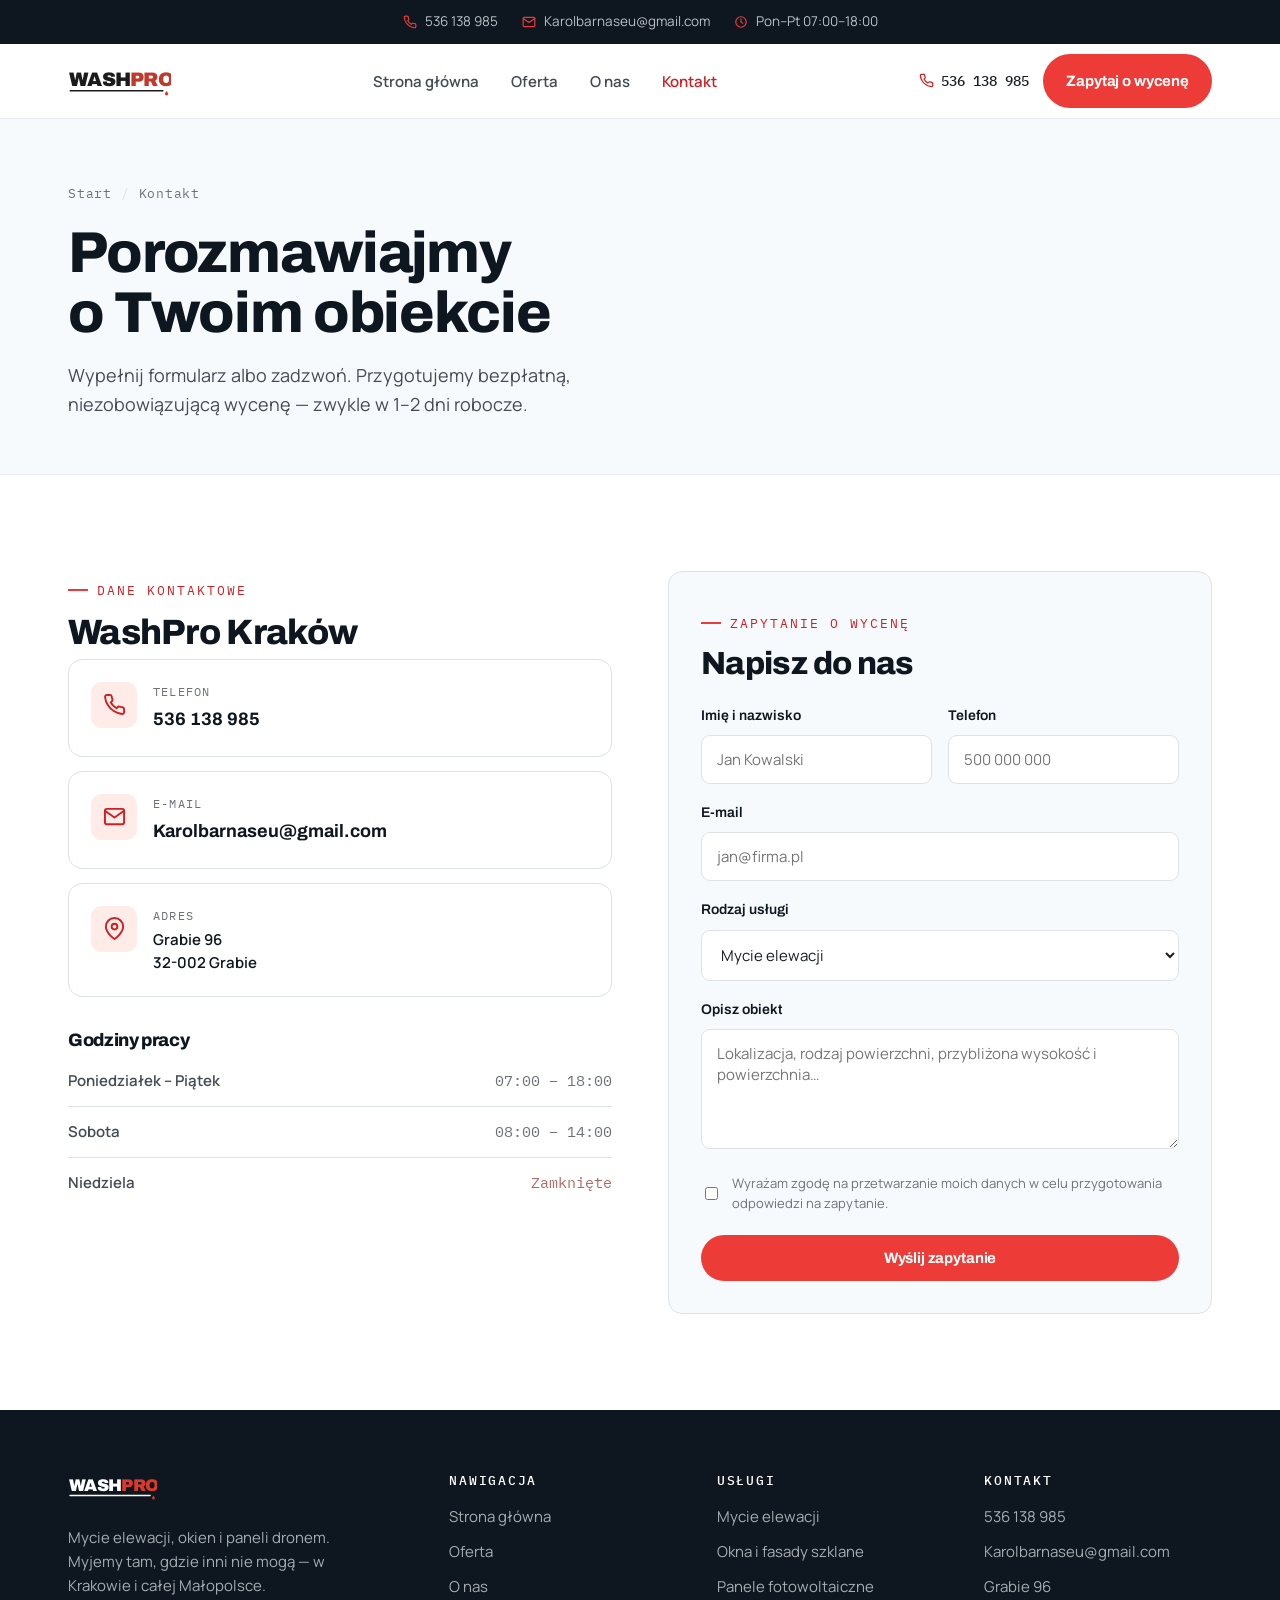
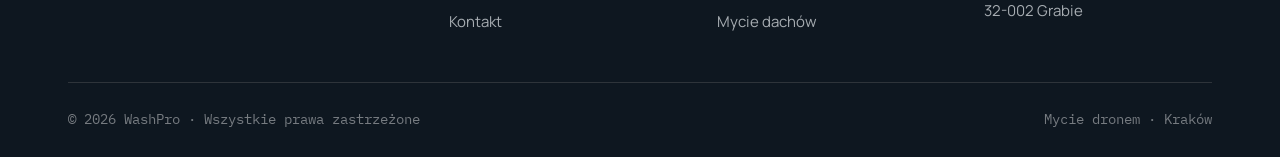
==== strona drony/kontakt.html @ 451d6413 "Add files via upload" ====
<!DOCTYPE html>
<html lang="pl">
<head>
<meta charset="UTF-8">
<meta name="viewport" content="width=device-width, initial-scale=1">
<title>Kontakt — WashPro · Mycie dronem w Krakowie</title>
<meta name="description" content="Skontaktuj się z WashPro — mycie elewacji, okien i paneli dronem w Krakowie. Bezpłatna wycena.">
<link rel="preconnect" href="https://fonts.googleapis.com">
<link rel="preconnect" href="https://fonts.gstatic.com" crossorigin>
<link href="https://fonts.googleapis.com/css2?family=Archivo:wght@500;600;700;800&family=Manrope:wght@400;500;600;700&family=IBM+Plex+Mono:wght@400;500&display=swap" rel="stylesheet">
<link rel="icon" type="image/svg+xml" href="assets/logo-mark.svg">
<link rel="stylesheet" href="assets/styles.css">
</head>
<body>

<div class="topbar">
  <div class="wrap">
    <div class="topbar-inner">
      <div class="topbar-contact">
        <a href="tel:+48536138985"><svg viewBox="0 0 24 24" fill="none" stroke="currentColor" stroke-width="2" stroke-linecap="round" stroke-linejoin="round"><path d="M22 16.92v3a2 2 0 0 1-2.18 2 19.79 19.79 0 0 1-8.63-3.07 19.5 19.5 0 0 1-6-6 19.79 19.79 0 0 1-3.07-8.67A2 2 0 0 1 4.11 2h3a2 2 0 0 1 2 1.72c.13.96.36 1.9.7 2.81a2 2 0 0 1-.45 2.11L8.09 9.91a16 16 0 0 0 6 6l1.27-1.27a2 2 0 0 1 2.11-.45c.91.34 1.85.57 2.81.7A2 2 0 0 1 22 16.92Z"/></svg>536 138 985</a>
        <a href="mailto:Karolbarnaseu@gmail.com"><svg viewBox="0 0 24 24" fill="none" stroke="currentColor" stroke-width="2" stroke-linecap="round" stroke-linejoin="round"><rect x="2" y="4" width="20" height="16" rx="2"/><polyline points="22 6 12 13 2 6"/></svg>Karolbarnaseu@gmail.com</a>
        <span><svg viewBox="0 0 24 24" fill="none" stroke="currentColor" stroke-width="2" stroke-linecap="round" stroke-linejoin="round" style="width:14px;height:14px;color:var(--accent)"><circle cx="12" cy="12" r="9"/><polyline points="12 7 12 12 15 14"/></svg>Pon–Pt 07:00–18:00</span>
      </div>
    </div>
  </div>
</div>
<header class="site-header">
  <div class="wrap">
    <nav class="nav">
      <a href="index.html" class="brand" aria-label="WashPro — strona główna">
        <svg class="brand-logo" xmlns="http://www.w3.org/2000/svg" viewBox="0 0 432 126" role="img" aria-label="WashPro"><text x="4" y="84" font-family="Archivo, system-ui, sans-serif" font-weight="900" font-size="82" letter-spacing="-3"><tspan fill="#1d1a1e">WASH</tspan><tspan fill="#C0392B">PRO</tspan></text><path d="M10 104 H398" stroke="#1d1a1e" stroke-width="7" stroke-linecap="round"></path><path d="M414 105c4.4 5.8 6.7 9.2 6.7 12a6.7 6.7 0 0 1-13.4 0C407.3 114.2 409.6 110.8 414 105Z" fill="#DB3A2A"></path></svg>
      </a>
      <ul class="nav-links">
        <li><a href="index.html">Strona główna</a></li>
        <li><a href="oferta.html">Oferta</a></li>
        <li><a href="o-nas.html">O nas</a></li>
        <li><a href="kontakt.html" class="active">Kontakt</a></li>
      </ul>
      <div class="nav-cta">
        <span class="nav-phone">
          <svg viewBox="0 0 24 24" fill="none" stroke="currentColor" stroke-width="2" stroke-linecap="round" stroke-linejoin="round"><path d="M22 16.92v3a2 2 0 0 1-2.18 2 19.79 19.79 0 0 1-8.63-3.07 19.5 19.5 0 0 1-6-6 19.79 19.79 0 0 1-3.07-8.67A2 2 0 0 1 4.11 2h3a2 2 0 0 1 2 1.72c.13.96.36 1.9.7 2.81a2 2 0 0 1-.45 2.11L8.09 9.91a16 16 0 0 0 6 6l1.27-1.27a2 2 0 0 1 2.11-.45c.91.34 1.85.57 2.81.7A2 2 0 0 1 22 16.92Z"/></svg>
          536 138 985
        </span>
        <a href="kontakt.html" class="btn btn-primary">Zapytaj o wycenę</a>
      </div>
      <button class="nav-toggle" aria-label="Menu">
        <svg viewBox="0 0 24 24" fill="none" stroke="currentColor" stroke-width="2" stroke-linecap="round"><line x1="3" y1="7" x2="21" y2="7"/><line x1="3" y1="12" x2="21" y2="12"/><line x1="3" y1="17" x2="21" y2="17"/></svg>
      </button>
    </nav>
  </div>
</header>

<section class="page-hero">
  <div class="wrap">
    <div class="crumbs"><a href="index.html">Start</a><span class="sep">/</span><span>Kontakt</span></div>
    <h1>Porozmawiajmy o Twoim obiekcie</h1>
    <p>Wypełnij formularz albo zadzwoń. Przygotujemy bezpłatną, niezobowiązującą wycenę — zwykle w 1–2 dni robocze.</p>
  </div>
</section>

<section class="section">
  <div class="wrap">
    <div class="contact-grid">

      <!-- Lewa: dane -->
      <div>
        <p class="eyebrow">Dane kontaktowe</p>
        <h2 style="font-size: clamp(1.7rem, 3vw, 2.2rem); margin-top: 14px;">WashPro Kraków</h2>
        <div class="contact-cards">
          <a href="tel:+48536138985" class="contact-card">
            <span class="ico"><svg viewBox="0 0 24 24" fill="none" stroke="currentColor" stroke-width="2" stroke-linecap="round" stroke-linejoin="round"><path d="M22 16.92v3a2 2 0 0 1-2.18 2 19.79 19.79 0 0 1-8.63-3.07 19.5 19.5 0 0 1-6-6 19.79 19.79 0 0 1-3.07-8.67A2 2 0 0 1 4.11 2h3a2 2 0 0 1 2 1.72c.13.96.36 1.9.7 2.81a2 2 0 0 1-.45 2.11L8.09 9.91a16 16 0 0 0 6 6l1.27-1.27a2 2 0 0 1 2.11-.45c.91.34 1.85.57 2.81.7A2 2 0 0 1 22 16.92Z"/></svg></span>
            <div><div class="k">Telefon</div><div class="v">536 138 985</div></div>
          </a>
          <a href="mailto:Karolbarnaseu@gmail.com" class="contact-card">
            <span class="ico"><svg viewBox="0 0 24 24" fill="none" stroke="currentColor" stroke-width="2" stroke-linecap="round" stroke-linejoin="round"><rect x="2" y="4" width="20" height="16" rx="2"/><polyline points="22 6 12 13 2 6"/></svg></span>
            <div><div class="k">E-mail</div><div class="v">Karolbarnaseu@gmail.com</div></div>
          </a>
          <div class="contact-card">
            <span class="ico"><svg viewBox="0 0 24 24" fill="none" stroke="currentColor" stroke-width="2" stroke-linecap="round" stroke-linejoin="round"><path d="M21 10c0 7-9 13-9 13s-9-6-9-13a9 9 0 0 1 18 0Z"/><circle cx="12" cy="10" r="3"/></svg></span>
            <div><div class="k">Adres</div><div class="v sm">Grabie 96<br>32-002 Grabie</div></div>
          </div>
        </div>

        <h3 style="font-size: 18px; margin: 34px 0 6px;">Godziny pracy</h3>
        <ul class="hours-list">
          <li><span class="d">Poniedziałek – Piątek</span><span class="h">07:00 – 18:00</span></li>
          <li><span class="d">Sobota</span><span class="h">08:00 – 14:00</span></li>
          <li><span class="d">Niedziela</span><span class="h closed">Zamknięte</span></li>
        </ul>
      </div>

      <!-- Prawa: formularz -->
      <form class="form">
        <p class="eyebrow">Zapytanie o wycenę</p>
        <h2 style="font-size: clamp(1.6rem, 3vw, 2rem); margin: 14px 0 24px;">Napisz do nas</h2>
        <div class="form-row">
          <div class="field">
            <label for="name">Imię i nazwisko</label>
            <input id="name" type="text" placeholder="Jan Kowalski" required>
          </div>
          <div class="field">
            <label for="phone">Telefon</label>
            <input id="phone" type="tel" placeholder="500 000 000">
          </div>
        </div>
        <div class="field">
          <label for="email">E-mail</label>
          <input id="email" type="email" placeholder="jan@firma.pl" required>
        </div>
        <div class="field">
          <label for="service">Rodzaj usługi</label>
          <select id="service">
            <option>Mycie elewacji</option>
            <option>Okna i fasady szklane</option>
            <option>Panele fotowoltaiczne</option>
            <option>Mycie dachów</option>
            <option>Nie jestem pewien / inne</option>
          </select>
        </div>
        <div class="field">
          <label for="msg">Opisz obiekt</label>
          <textarea id="msg" placeholder="Lokalizacja, rodzaj powierzchni, przybliżona wysokość i powierzchnia…"></textarea>
        </div>
        <label class="consent">
          <input type="checkbox" required>
          <span>Wyrażam zgodę na przetwarzanie moich danych w celu przygotowania odpowiedzi na zapytanie.</span>
        </label>
        <button type="submit" class="btn btn-primary" style="width: 100%; justify-content: center;">Wyślij zapytanie</button>
        <p class="form-note">Dziękujemy! To wersja demonstracyjna formularza — podłącz obsługę wysyłki, by odbierać wiadomości.</p>
      </form>

    </div>
  </div>
</section>

<footer class="site-footer">
  <div class="wrap">
    <div class="footer-grid">
      <div>
        <span class="brand" aria-label="WashPro"><svg class="brand-logo" xmlns="http://www.w3.org/2000/svg" viewBox="0 0 432 126" role="img" aria-label="WashPro"><text x="4" y="84" font-family="Archivo, system-ui, sans-serif" font-weight="900" font-size="82" letter-spacing="-3"><tspan fill="#ffffff">WASH</tspan><tspan fill="#DB3A2A">PRO</tspan></text><path d="M10 104 H398" stroke="#ffffff" stroke-width="7" stroke-linecap="round"></path><path d="M414 105c4.4 5.8 6.7 9.2 6.7 12a6.7 6.7 0 0 1-13.4 0C407.3 114.2 409.6 110.8 414 105Z" fill="#DB3A2A"></path></svg></span>
        <p class="footer-about">Mycie elewacji, okien i paneli dronem. Myjemy tam, gdzie inni nie mogą — w Krakowie i całej Małopolsce.</p>
      </div>
      <div class="footer-col">
        <h4>Nawigacja</h4>
        <ul>
          <li><a href="index.html">Strona główna</a></li>
          <li><a href="oferta.html">Oferta</a></li>
          <li><a href="o-nas.html">O nas</a></li>
            <li><a href="kontakt.html">Kontakt</a></li>
        </ul>
      </div>
      <div class="footer-col">
        <h4>Usługi</h4>
        <ul>
          <li><a href="oferta.html">Mycie elewacji</a></li>
          <li><a href="oferta.html">Okna i fasady szklane</a></li>
          <li><a href="oferta.html">Panele fotowoltaiczne</a></li>
          <li><a href="oferta.html">Mycie dachów</a></li>
        </ul>
      </div>
      <div class="footer-col">
        <h4>Kontakt</h4>
        <ul>
          <li><a href="tel:+48536138985">536 138 985</a></li>
          <li><a href="mailto:Karolbarnaseu@gmail.com">Karolbarnaseu@gmail.com</a></li>
          <li>Grabie 96<br>32-002 Grabie</li>
        </ul>
      </div>
    </div>
    <div class="footer-bottom">
      <span class="mono">© 2026 WashPro · Wszystkie prawa zastrzeżone</span>
      <span class="mono">Mycie dronem · Kraków</span>
    </div>
  </div>
</footer>

<script src="assets/nav.js"></script>
</body>
</html>
---- strona drony/assets/styles.css ----
/* ============================================================
   WashPro — system wizualny
   Czysty, techniczny. Dużo bieli, jeden żywy czerwony akcent.
   ============================================================ */

:root {
  /* Neutrals — cool, slightly blue */
  --bg:        #ffffff;
  --surface:   oklch(0.984 0.005 240);
  --surface-2: oklch(0.963 0.008 240);
  --ink:       oklch(0.23 0.018 245);
  --ink-soft:  oklch(0.41 0.016 245);
  --muted:     oklch(0.55 0.012 245);
  --line:      oklch(0.91 0.008 240);
  --line-soft: oklch(0.945 0.006 240);

  /* Accent — vivid red (GraphicLine-style) */
  --accent:      oklch(0.625 0.215 27);
  --accent-deep: oklch(0.545 0.205 27);
  --accent-ink:  oklch(0.45 0.16 27);
  --accent-soft: oklch(0.962 0.03 27);
  --accent-line: oklch(0.86 0.10 27);

  --ink-900:   oklch(0.20 0.022 250);

  /* Type */
  --font-head: "Archivo", system-ui, sans-serif;
  --font-body: "Manrope", system-ui, sans-serif;
  --font-mono: "IBM Plex Mono", ui-monospace, monospace;

  --maxw: 1200px;
  --radius: 14px;
  --radius-sm: 9px;
  --shadow: 0 1px 2px oklch(0.22 0.018 250 / 0.05), 0 8px 28px oklch(0.22 0.018 250 / 0.07);
  --shadow-lg: 0 2px 6px oklch(0.22 0.018 250 / 0.06), 0 24px 60px oklch(0.22 0.018 250 / 0.12);
}

* { box-sizing: border-box; }

html { scroll-behavior: smooth; }

body {
  margin: 0;
  font-family: var(--font-body);
  font-size: 17px;
  line-height: 1.6;
  color: var(--ink);
  background: var(--bg);
  -webkit-font-smoothing: antialiased;
  text-rendering: optimizeLegibility;
}

h1, h2, h3, h4 {
  font-family: var(--font-head);
  font-weight: 800;
  line-height: 1.04;
  letter-spacing: -0.02em;
  color: var(--ink-900);
  margin: 0;
  text-wrap: balance;
}

p { margin: 0; }
a { color: inherit; text-decoration: none; }
img { max-width: 100%; display: block; }

.wrap {
  width: 100%;
  max-width: var(--maxw);
  margin: 0 auto;
  padding-inline: 28px;
}

/* ---------- Eyebrow / labels ---------- */
.eyebrow {
  font-family: var(--font-mono);
  font-size: 12.5px;
  letter-spacing: 0.16em;
  text-transform: uppercase;
  color: var(--accent-deep);
  display: inline-flex;
  align-items: center;
  gap: 9px;
  margin: 0;
}
.eyebrow::before {
  content: "";
  width: 20px;
  height: 2px;
  background: var(--accent);
  display: inline-block;
}
.eyebrow.center { justify-content: center; }

.mono { font-family: var(--font-mono); }

/* ---------- Buttons ---------- */
.btn {
  display: inline-flex;
  align-items: center;
  gap: 9px;
  font-family: var(--font-head);
  font-weight: 700;
  font-size: 15px;
  letter-spacing: -0.01em;
  padding: 14px 22px;
  border-radius: 999px;
  border: 1.5px solid transparent;
  cursor: pointer;
  transition: transform .15s ease, background .2s ease, border-color .2s ease, color .2s ease;
  white-space: nowrap;
}
.btn svg { width: 17px; height: 17px; }
.btn-primary {
  background: var(--accent);
  color: #fff;
}
.btn-primary:hover { background: var(--accent-deep); transform: translateY(-2px); }
.btn-ghost {
  background: transparent;
  color: var(--ink);
  border-color: var(--line);
}
.btn-ghost:hover { border-color: var(--ink); transform: translateY(-2px); }
.btn-dark {
  background: var(--ink-900);
  color: #fff;
}
.btn-dark:hover { background: #000; transform: translateY(-2px); }
.btn-on-accent { background: #fff; color: var(--accent-deep); }
.btn-on-accent:hover { background: oklch(0.965 0.015 28); transform: translateY(-2px); }

/* ---------- Top utility bar ---------- */
.topbar {
  background: var(--ink-900);
  color: oklch(0.80 0.01 245);
  font-size: 13.5px;
}
.topbar-inner {
  display: flex;
  justify-content: center;
  align-items: center;
  height: 44px;
  gap: 20px;
}
.topbar a { color: inherit; transition: color .15s ease; }
.topbar-contact { display: flex; align-items: center; gap: 24px; }
.topbar-contact a, .topbar-contact span { display: inline-flex; align-items: center; gap: 8px; white-space: nowrap; }
.topbar-contact svg { width: 14px; height: 14px; color: var(--accent); }
.topbar-contact a:hover { color: #fff; }
.topbar-social { display: flex; align-items: center; gap: 8px; }
.topbar-social a {
  width: 30px; height: 30px; border-radius: 7px;
  display: grid; place-items: center;
  background: oklch(0.30 0.014 250);
}
.topbar-social a:hover { background: var(--accent); color: #fff; }
.topbar-social svg { width: 15px; height: 15px; }

/* ---------- Header ---------- */
.site-header {
  position: sticky;
  top: 0;
  z-index: 50;
  background: oklch(1 0 0 / 0.82);
  backdrop-filter: blur(14px);
  border-bottom: 1px solid var(--line-soft);
}
.nav {
  display: flex;
  align-items: center;
  justify-content: space-between;
  height: 74px;
  gap: 24px;
}
.brand {
  display: flex;
  align-items: center;
  gap: 11px;
  font-family: var(--font-head);
  font-weight: 800;
  font-size: 21px;
  letter-spacing: -0.03em;
  color: var(--ink-900);
}
.brand .mark {
  width: 32px;
  height: 32px;
  border-radius: 8px;
  background: var(--accent);
  display: grid;
  place-items: center;
  position: relative;
}
.brand .mark svg { width: 18px; height: 18px; }
.brand b { color: var(--accent-deep); font-weight: 800; }
.brand-logo { height: 30px; width: auto; display: block; }
.site-footer .brand { display: inline-flex; }
.site-footer .brand-logo { height: 26px; }

.nav-links {
  display: flex;
  align-items: center;
  gap: 4px;
  list-style: none;
  margin: 0;
  padding: 0;
}
.nav-links a {
  font-size: 15px;
  font-weight: 600;
  color: var(--ink-soft);
  padding: 9px 14px;
  border-radius: 8px;
  transition: color .15s ease, background .15s ease;
}
.nav-links a:hover { color: var(--ink-900); background: var(--surface-2); }
.nav-links a.active { color: var(--accent-deep); }

.nav-cta { display: flex; align-items: center; gap: 14px; }
.nav-phone {
  font-family: var(--font-mono);
  font-size: 14px;
  font-weight: 500;
  color: var(--ink);
  display: flex;
  align-items: center;
  gap: 7px;
}
.nav-phone svg { width: 15px; height: 15px; color: var(--accent-deep); }

.nav-toggle {
  display: none;
  background: none;
  border: 1px solid var(--line);
  border-radius: 8px;
  width: 42px; height: 42px;
  cursor: pointer;
  align-items: center;
  justify-content: center;
}
.nav-toggle svg { width: 22px; height: 22px; }

/* ---------- Sections ---------- */
section { position: relative; }
.section { padding-block: 96px; }
.section-sm { padding-block: 64px; }
.bg-surface { background: var(--surface); }
.bg-ink { background: var(--ink-900); color: oklch(0.92 0.008 245); }
.bg-ink h1, .bg-ink h2, .bg-ink h3 { color: #fff; }

.section-head { max-width: 640px; }
.section-head.center { margin-inline: auto; text-align: center; }
.section-head h2 {
  font-size: clamp(2rem, 4vw, 2.9rem);
  margin-top: 16px;
}
.section-head p {
  margin-top: 16px;
  font-size: 18px;
  color: var(--muted);
}

/* ---------- Image placeholder (clean upload-slot look) ---------- */
.ph {
  position: relative;
  background-color: var(--surface-2);
  border: 1px solid var(--line);
  border-radius: var(--radius);
  display: flex;
  align-items: center;
  justify-content: center;
  overflow: hidden;
  color: var(--muted);
}
.ph::before {
  content: "";
  position: absolute;
  inset: 16px;
  border: 1.5px dashed var(--line);
  border-radius: 8px;
}
.ph::after {
  content: attr(data-label);
  position: relative;
  z-index: 1;
  font-family: var(--font-mono);
  font-size: 11.5px;
  letter-spacing: 0.04em;
  text-transform: uppercase;
  color: var(--muted);
  background: var(--bg);
  border: 1px solid var(--line);
  border-radius: 999px;
  padding: 7px 14px;
  text-align: center;
  max-width: 80%;
}
.ph-accent {
  background-color: var(--accent-soft);
  border-color: var(--accent-line);
}
.ph-accent::before { border-color: var(--accent-line); }
.ph-accent::after { color: var(--accent-deep); border-color: var(--accent-line); }

/* Real photo dropped into a placeholder slot */
.ph > img {
  position: absolute;
  inset: 0;
  width: 100%;
  height: 100%;
  object-fit: cover;
  border-radius: inherit;
  display: block;
  z-index: 2;
}
.ph:has(img) { border-style: solid; }
.ph:has(img)::before,
.ph:has(img)::after { display: none; }

/* ============================================================
   HERO
   ============================================================ */
.hero { padding-top: 72px; padding-bottom: 88px; overflow: hidden; }
.hero-grid {
  display: grid;
  grid-template-columns: 1.05fr 0.95fr;
  gap: 56px;
  align-items: center;
}
.hero h1 {
  font-size: clamp(2.6rem, 5.2vw, 4.3rem);
  margin-top: 22px;
}
.hero h1 .g { color: var(--accent-deep); }
.hero-lead {
  margin-top: 24px;
  font-size: 19px;
  line-height: 1.6;
  color: var(--ink-soft);
  max-width: 30ch;
}
.hero-actions {
  margin-top: 32px;
  display: flex;
  gap: 14px;
  flex-wrap: wrap;
}
.hero-media {
  position: relative;
  aspect-ratio: 4 / 4.4;
}
.hero-media .ph { position: absolute; inset: 0; }
.hero-badge {
  position: absolute;
  left: -22px;
  bottom: 36px;
  background: #fff;
  border: 1px solid var(--line);
  border-radius: var(--radius);
  box-shadow: var(--shadow-lg);
  padding: 18px 20px;
  display: flex;
  align-items: center;
  gap: 14px;
  z-index: 2;
}
.hero-badge .ico {
  width: 44px; height: 44px;
  border-radius: 10px;
  background: var(--accent-soft);
  display: grid; place-items: center;
  color: var(--accent-deep);
}
.hero-badge .ico svg { width: 24px; height: 24px; }
.hero-badge .t { font-family: var(--font-head); font-weight: 800; font-size: 20px; line-height: 1; }
.hero-badge .s { font-size: 13px; color: var(--muted); margin-top: 4px; }

/* Trust strip */
.trust {
  margin-top: 8px;
  border-top: 1px solid var(--line-soft);
}
.trust-row {
  display: grid;
  grid-template-columns: repeat(4, 1fr);
  gap: 0;
}
.trust-item {
  padding: 30px 4px;
  text-align: center;
  border-right: 1px solid var(--line-soft);
}
.trust-item:last-child { border-right: none; }
.trust-item .n {
  font-family: var(--font-head);
  font-weight: 800;
  font-size: clamp(1.9rem, 3vw, 2.6rem);
  color: var(--ink-900);
  letter-spacing: -0.03em;
}
.trust-item .n span { color: var(--accent-deep); }
.trust-item .l {
  font-size: 14px;
  color: var(--muted);
  margin-top: 4px;
}

/* ============================================================
   SERVICE CARDS
   ============================================================ */
.cards {
  display: grid;
  grid-template-columns: repeat(2, 1fr);
  gap: 18px;
  margin-top: 48px;
}
.cards-4 { grid-template-columns: repeat(4, 1fr); }
.card {
  background: #fff;
  border: 1px solid var(--line);
  border-radius: var(--radius);
  padding: 26px;
  display: flex;
  flex-direction: column;
  transition: transform .18s ease, box-shadow .2s ease, border-color .2s ease;
}
.card:hover { transform: translateY(-4px); box-shadow: var(--shadow); border-color: var(--accent-line); }
.card .ico {
  width: 52px; height: 52px;
  border-radius: 12px;
  background: var(--accent-soft);
  color: var(--accent-deep);
  display: grid; place-items: center;
  margin-bottom: 20px;
}
.card .ico svg { width: 27px; height: 27px; }
.card .num {
  font-family: var(--font-mono);
  font-size: 12px;
  color: var(--muted);
  letter-spacing: 0.1em;
}
.card h3 { font-size: 21px; margin: 14px 0 10px; }
.card p { font-size: 15px; color: var(--muted); line-height: 1.55; }
.card .more {
  margin-top: auto;
  padding-top: 18px;
  font-family: var(--font-head);
  font-weight: 700;
  font-size: 14px;
  color: var(--accent-deep);
  display: inline-flex;
  align-items: center;
  gap: 7px;
}
.card .more svg { width: 15px; height: 15px; transition: transform .18s ease; }
.card:hover .more svg { transform: translateX(4px); }

/* ============================================================
   FEATURE / ADVANTAGE
   ============================================================ */
.split {
  display: grid;
  grid-template-columns: 1fr 1fr;
  gap: 64px;
  align-items: center;
}
.feature-list {
  list-style: none;
  margin: 32px 0 0;
  padding: 0;
  display: grid;
  gap: 4px;
}
.feature-list li {
  display: flex;
  gap: 16px;
  align-items: flex-start;
  padding: 18px 0;
  border-top: 1px solid var(--line);
}
.feature-list li:last-child { border-bottom: 1px solid var(--line); }
.feature-list .chk {
  flex: none;
  width: 26px; height: 26px;
  border-radius: 7px;
  background: var(--accent-soft);
  color: var(--accent-deep);
  display: grid; place-items: center;
  margin-top: 1px;
}
.feature-list .chk svg { width: 15px; height: 15px; }
.feature-list .ft { font-family: var(--font-head); font-weight: 700; font-size: 17px; color: var(--ink-900); }
.feature-list .fd { font-size: 14.5px; color: var(--muted); margin-top: 3px; }

.media-tall { aspect-ratio: 3 / 3.5; }
.media-wide { aspect-ratio: 4 / 3; }
.media-tall .ph, .media-wide .ph { position: absolute; inset: 0; }
.media-tall, .media-wide { position: relative; }

/* ============================================================
   PROCESS
   ============================================================ */
.steps {
  display: grid;
  grid-template-columns: repeat(3, 1fr);
  gap: 18px;
  margin-top: 48px;
  counter-reset: step;
}
.step {
  position: relative;
  padding: 30px 26px;
  border: 1px solid var(--line);
  border-radius: var(--radius);
  background: #fff;
}
.step .sn {
  font-family: var(--font-mono);
  font-size: 13px;
  color: var(--accent-deep);
  letter-spacing: 0.1em;
}
.step .bar { height: 3px; width: 40px; background: var(--accent); margin: 16px 0 18px; border-radius: 2px; }
.step h3 { font-size: 20px; margin-bottom: 10px; }
.step p { font-size: 15px; color: var(--muted); }

/* ============================================================
   CTA BAND
   ============================================================ */
.cta-band {
  background: var(--accent);
  border-radius: 20px;
  padding: 56px;
  display: grid;
  grid-template-columns: 1.3fr 0.7fr;
  gap: 40px;
  align-items: center;
  position: relative;
  overflow: hidden;
}
.cta-band::before {
  content: "";
  position: absolute;
  inset: 0;
  background: linear-gradient(120deg, var(--accent-deep), transparent 60%);
  opacity: 0.55;
}
.cta-band > * { position: relative; z-index: 1; }
.cta-band h2 { color: #fff; font-size: clamp(1.8rem, 3.5vw, 2.6rem); }
.cta-band p { color: oklch(0.95 0.025 28); margin-top: 14px; font-size: 17px; }
.cta-actions { display: flex; flex-direction: column; gap: 12px; align-items: flex-start; }
.cta-actions .btn { width: 100%; justify-content: center; }
.cta-band .eyebrow { color: oklch(0.93 0.045 28); }
.cta-band .eyebrow::before { background: #fff; }

/* ============================================================
   FOOTER
   ============================================================ */
.site-footer {
  background: var(--ink-900);
  color: oklch(0.74 0.01 245);
  padding-top: 64px;
}
.footer-grid {
  display: grid;
  grid-template-columns: 1.5fr 1fr 1fr 1fr;
  gap: 40px;
  padding-bottom: 48px;
  border-bottom: 1px solid oklch(0.32 0.014 250);
}
.site-footer .brand { color: #fff; font-size: 23px; }
.footer-about { margin-top: 18px; font-size: 15px; max-width: 30ch; line-height: 1.6; }
.footer-col h4 {
  color: #fff;
  font-family: var(--font-mono);
  font-weight: 500;
  font-size: 12.5px;
  letter-spacing: 0.14em;
  text-transform: uppercase;
  margin-bottom: 18px;
}
.footer-col ul { list-style: none; margin: 0; padding: 0; display: grid; gap: 11px; }
.footer-col a, .footer-col li { font-size: 15px; color: oklch(0.74 0.01 245); transition: color .15s ease; }
.footer-col a:hover { color: #fff; }
.footer-bottom {
  display: flex;
  justify-content: space-between;
  align-items: center;
  padding-block: 26px;
  font-size: 13.5px;
  color: oklch(0.58 0.01 245);
  flex-wrap: wrap;
  gap: 12px;
}
.footer-bottom .mono { font-family: var(--font-mono); }

/* ============================================================
   PAGE HERO (inner pages)
   ============================================================ */
.page-hero {
  padding-top: 64px;
  padding-bottom: 56px;
  border-bottom: 1px solid var(--line-soft);
  background: var(--surface);
}
.crumbs {
  font-family: var(--font-mono);
  font-size: 12.5px;
  letter-spacing: 0.06em;
  color: var(--muted);
  display: flex;
  gap: 9px;
  align-items: center;
}
.crumbs a:hover { color: var(--accent-deep); }
.crumbs .sep { color: var(--line); }
.page-hero h1 {
  font-size: clamp(2.4rem, 5vw, 3.6rem);
  margin-top: 20px;
  max-width: 16ch;
}
.page-hero p {
  margin-top: 18px;
  font-size: 18px;
  color: var(--ink-soft);
  max-width: 56ch;
}

/* ============================================================
   OFERTA — detailed service rows
   ============================================================ */
.offer-row {
  display: grid;
  grid-template-columns: 0.95fr 1.05fr;
  gap: 56px;
  align-items: center;
  padding-block: 60px;
  border-bottom: 1px solid var(--line);
}
.offer-row:last-child { border-bottom: none; }
.offer-row.flip .offer-media { order: 2; }
.offer-media { position: relative; aspect-ratio: 4 / 3.2; }
.offer-media .ph { position: absolute; inset: 0; }
.offer-tag {
  font-family: var(--font-mono);
  font-size: 12px;
  letter-spacing: 0.12em;
  text-transform: uppercase;
  color: var(--accent-deep);
}
.offer-body h2 { font-size: clamp(1.7rem, 3vw, 2.3rem); margin: 14px 0 16px; }
.offer-body p { color: var(--ink-soft); font-size: 16.5px; }
.offer-points {
  list-style: none; margin: 22px 0 0; padding: 0;
  display: grid; gap: 11px;
}
.offer-points li { display: flex; gap: 12px; font-size: 15.5px; color: var(--ink-soft); }
.offer-points .chk { flex: none; width: 22px; height: 22px; border-radius: 6px; background: var(--accent-soft); color: var(--accent-deep); display: grid; place-items: center; }
.offer-points .chk svg { width: 13px; height: 13px; }

/* ============================================================
   REALIZACJE — gallery
   ============================================================ */
.gallery {
  display: grid;
  grid-template-columns: repeat(3, 1fr);
  gap: 18px;
  margin-top: 48px;
}
.gallery-item { position: relative; }
.gallery-item .ph { aspect-ratio: 4 / 3; }
.gallery-item.tall .ph { aspect-ratio: 4 / 5.4; }
.gallery-item .meta {
  display: flex;
  justify-content: space-between;
  align-items: baseline;
  margin-top: 12px;
}
.gallery-item .meta .t { font-family: var(--font-head); font-weight: 700; font-size: 16px; color: var(--ink-900); }
.gallery-item .meta .c { font-family: var(--font-mono); font-size: 12px; color: var(--muted); }

/* filter chips */
.chips { display: flex; gap: 10px; flex-wrap: wrap; margin-top: 32px; }
.chip {
  font-family: var(--font-head);
  font-weight: 600;
  font-size: 14px;
  padding: 9px 16px;
  border-radius: 999px;
  border: 1px solid var(--line);
  background: #fff;
  color: var(--ink-soft);
  cursor: pointer;
  transition: all .15s ease;
}
.chip:hover { border-color: var(--ink); }
.chip.active { background: var(--accent); color: #fff; border-color: var(--accent); }

/* ============================================================
   O NAS — values
   ============================================================ */
.values {
  display: grid;
  grid-template-columns: repeat(3, 1fr);
  gap: 18px;
  margin-top: 48px;
}
.value {
  padding: 28px;
  border-radius: var(--radius);
  background: var(--surface);
  border: 1px solid var(--line-soft);
}
.value .ico { width: 46px; height: 46px; border-radius: 11px; background: #fff; border: 1px solid var(--line); color: var(--accent-deep); display: grid; place-items: center; margin-bottom: 18px; }
.value .ico svg { width: 24px; height: 24px; }
.value h3 { font-size: 19px; margin-bottom: 9px; }
.value p { font-size: 15px; color: var(--muted); }

/* ============================================================
   KONTAKT
   ============================================================ */
.contact-grid {
  display: grid;
  grid-template-columns: 1fr 1fr;
  gap: 56px;
  align-items: start;
}
.contact-cards { display: grid; gap: 14px; margin-top: 8px; }
.contact-card {
  display: flex;
  gap: 16px;
  padding: 22px;
  border: 1px solid var(--line);
  border-radius: var(--radius);
  background: #fff;
}
.contact-card .ico { flex: none; width: 46px; height: 46px; border-radius: 11px; background: var(--accent-soft); color: var(--accent-deep); display: grid; place-items: center; }
.contact-card .ico svg { width: 23px; height: 23px; }
.contact-card .k { font-family: var(--font-mono); font-size: 12px; letter-spacing: 0.1em; text-transform: uppercase; color: var(--muted); }
.contact-card .v { font-family: var(--font-head); font-weight: 700; font-size: 18px; color: var(--ink-900); margin-top: 4px; }
.contact-card .v.sm { font-size: 15px; font-weight: 600; font-family: var(--font-body); line-height: 1.5; }

.form {
  background: var(--surface);
  border: 1px solid var(--line);
  border-radius: var(--radius);
  padding: 32px;
}
.form-row { display: grid; grid-template-columns: 1fr 1fr; gap: 16px; }
.field { margin-bottom: 18px; }
.field label {
  display: block;
  font-family: var(--font-head);
  font-weight: 600;
  font-size: 14px;
  color: var(--ink-900);
  margin-bottom: 8px;
}
.field input, .field select, .field textarea {
  width: 100%;
  font-family: var(--font-body);
  font-size: 15px;
  color: var(--ink);
  padding: 13px 15px;
  border: 1.5px solid var(--line);
  border-radius: var(--radius-sm);
  background: #fff;
  transition: border-color .15s ease, box-shadow .15s ease;
}
.field input:focus, .field select:focus, .field textarea:focus {
  outline: none;
  border-color: var(--accent);
  box-shadow: 0 0 0 4px var(--accent-soft);
}
.field textarea { resize: vertical; min-height: 120px; }
.consent { display: flex; gap: 11px; font-size: 13px; color: var(--muted); margin-bottom: 22px; line-height: 1.5; }
.consent input { margin-top: 3px; flex: none; }
.form-note {
  margin-top: 18px;
  font-family: var(--font-mono);
  font-size: 12.5px;
  color: var(--accent-deep);
  display: none;
}
.form-note.show { display: block; }

.hours-list { list-style: none; margin: 0; padding: 0; }
.hours-list li {
  display: flex; justify-content: space-between;
  padding: 13px 0;
  border-bottom: 1px solid var(--line);
  font-size: 15px;
}
.hours-list li:last-child { border-bottom: none; }
.hours-list .d { color: var(--ink-soft); font-weight: 600; }
.hours-list .h { font-family: var(--font-mono); color: var(--muted); }
.hours-list .closed { color: oklch(0.60 0.10 25); }

/* ============================================================
   FAQ (mini accordion)
   ============================================================ */
.faq { max-width: 820px; margin: 48px auto 0; }
.faq-item { border-bottom: 1px solid var(--line); }
.faq-q {
  width: 100%;
  background: none; border: none;
  text-align: left;
  font-family: var(--font-head);
  font-weight: 700;
  font-size: 19px;
  color: var(--ink-900);
  padding: 24px 40px 24px 0;
  cursor: pointer;
  position: relative;
}
.faq-q::after {
  content: "+";
  position: absolute;
  right: 4px; top: 50%;
  transform: translateY(-50%);
  font-size: 26px;
  font-weight: 400;
  color: var(--accent-deep);
  transition: transform .2s ease;
}
.faq-item.open .faq-q::after { transform: translateY(-50%) rotate(45deg); }
.faq-a {
  max-height: 0;
  overflow: hidden;
  transition: max-height .28s ease;
  color: var(--ink-soft);
  font-size: 16px;
}
.faq-a p { padding-bottom: 24px; }

/* ============================================================
   RESPONSIVE
   ============================================================ */
@media (max-width: 980px) {
  .nav-links, .nav-phone { display: none; }  .nav-toggle { display: inline-flex; }
  .nav.open .nav-links {
    display: flex;
    flex-direction: column;
    align-items: stretch;
    position: absolute;
    top: 74px; left: 0; right: 0;
    background: #fff;
    border-bottom: 1px solid var(--line);
    padding: 14px 24px 22px;
    gap: 2px;
    box-shadow: var(--shadow);
  }
  .nav.open .nav-links a { padding: 13px 12px; font-size: 16px; }

  .hero-grid { grid-template-columns: 1fr; gap: 40px; }
  .hero-media { aspect-ratio: 4 / 3; max-width: 560px; }
  .split { grid-template-columns: 1fr; gap: 36px; }
  .cards-4 { grid-template-columns: repeat(2, 1fr); }
  .offer-row, .offer-row.flip { grid-template-columns: 1fr; gap: 32px; }
  .offer-row.flip .offer-media { order: 0; }
  .contact-grid { grid-template-columns: 1fr; gap: 40px; }
  .cta-band { grid-template-columns: 1fr; gap: 28px; padding: 40px 32px; }
  .footer-grid { grid-template-columns: 1fr 1fr; gap: 32px; }
  .gallery { grid-template-columns: repeat(2, 1fr); }
}

@media (max-width: 720px) {
  .topbar-inner { height: auto; padding: 9px 0; }
  .topbar-contact { gap: 16px; font-size: 12.5px; flex-wrap: wrap; }
  .topbar-contact span { display: none; }
  .topbar-social { display: none; }
}

@media (max-width: 600px) {
  body { font-size: 16px; }
  .section { padding-block: 64px; }
  .wrap { padding-inline: 20px; }
  .cards, .cards-4, .steps, .values, .gallery { grid-template-columns: 1fr; }
  .trust-row { grid-template-columns: 1fr 1fr; }
  .trust-item:nth-child(2) { border-right: none; }
  .trust-item:nth-child(1), .trust-item:nth-child(2) { border-bottom: 1px solid var(--line-soft); }
  .form-row { grid-template-columns: 1fr; }
  .footer-grid { grid-template-columns: 1fr; }
  .hero-badge { left: 12px; right: 12px; bottom: 12px; }
  .cta-band { padding: 32px 22px; }
}
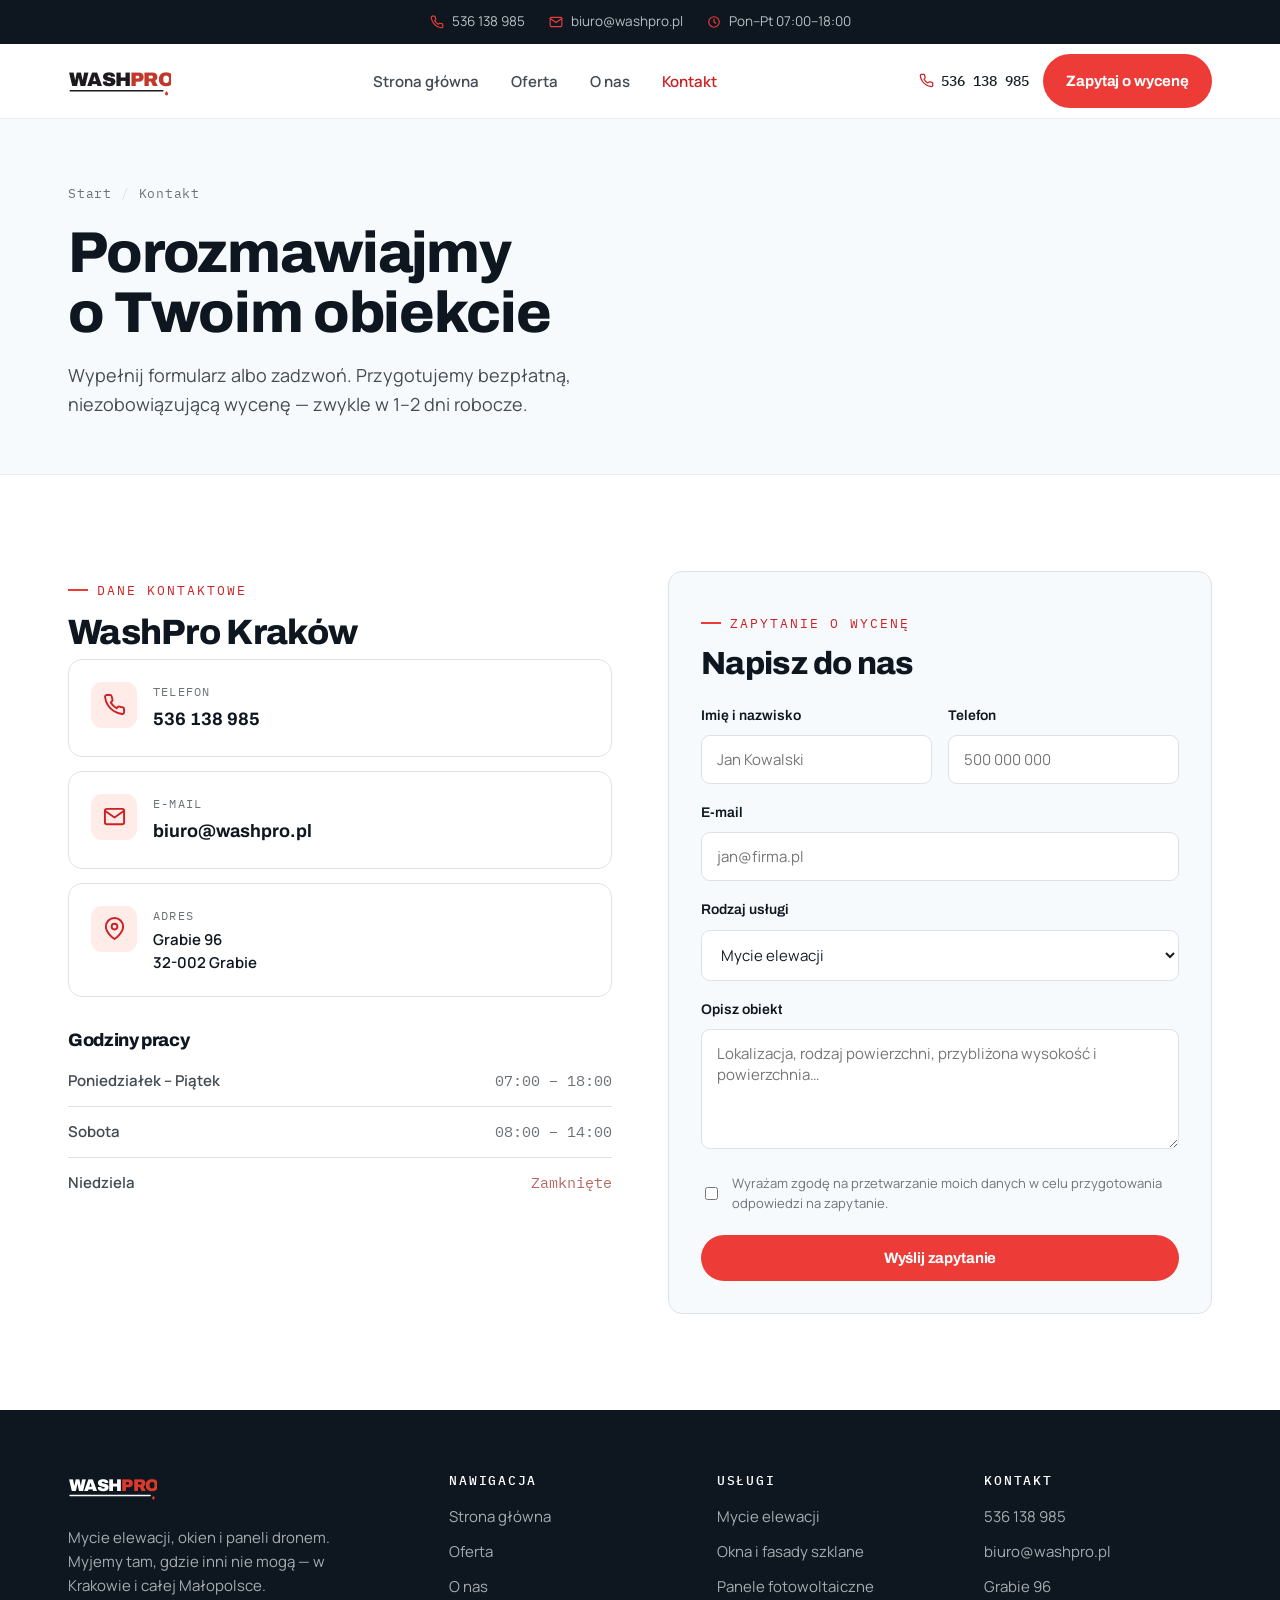
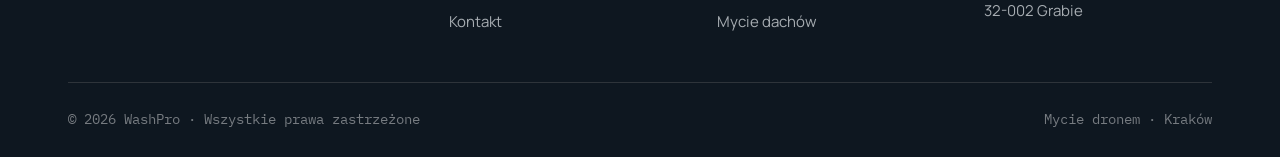
==== commit cde02988: "Add files via upload" ====
--- a/strona drony/kontakt.html
+++ b/strona drony/kontakt.html
@@ -18,7 +18,7 @@
     <div class="topbar-inner">
       <div class="topbar-contact">
         <a href="tel:+48536138985"><svg viewBox="0 0 24 24" fill="none" stroke="currentColor" stroke-width="2" stroke-linecap="round" stroke-linejoin="round"><path d="M22 16.92v3a2 2 0 0 1-2.18 2 19.79 19.79 0 0 1-8.63-3.07 19.5 19.5 0 0 1-6-6 19.79 19.79 0 0 1-3.07-8.67A2 2 0 0 1 4.11 2h3a2 2 0 0 1 2 1.72c.13.96.36 1.9.7 2.81a2 2 0 0 1-.45 2.11L8.09 9.91a16 16 0 0 0 6 6l1.27-1.27a2 2 0 0 1 2.11-.45c.91.34 1.85.57 2.81.7A2 2 0 0 1 22 16.92Z"/></svg>536 138 985</a>
-        <a href="mailto:Karolbarnaseu@gmail.com"><svg viewBox="0 0 24 24" fill="none" stroke="currentColor" stroke-width="2" stroke-linecap="round" stroke-linejoin="round"><rect x="2" y="4" width="20" height="16" rx="2"/><polyline points="22 6 12 13 2 6"/></svg>Karolbarnaseu@gmail.com</a>
+        <a href="mailto:biuro@washpro.pl"><svg viewBox="0 0 24 24" fill="none" stroke="currentColor" stroke-width="2" stroke-linecap="round" stroke-linejoin="round"><rect x="2" y="4" width="20" height="16" rx="2"/><polyline points="22 6 12 13 2 6"/></svg>biuro@washpro.pl</a>
         <span><svg viewBox="0 0 24 24" fill="none" stroke="currentColor" stroke-width="2" stroke-linecap="round" stroke-linejoin="round" style="width:14px;height:14px;color:var(--accent)"><circle cx="12" cy="12" r="9"/><polyline points="12 7 12 12 15 14"/></svg>Pon–Pt 07:00–18:00</span>
       </div>
     </div>
@@ -71,9 +71,9 @@
             <span class="ico"><svg viewBox="0 0 24 24" fill="none" stroke="currentColor" stroke-width="2" stroke-linecap="round" stroke-linejoin="round"><path d="M22 16.92v3a2 2 0 0 1-2.18 2 19.79 19.79 0 0 1-8.63-3.07 19.5 19.5 0 0 1-6-6 19.79 19.79 0 0 1-3.07-8.67A2 2 0 0 1 4.11 2h3a2 2 0 0 1 2 1.72c.13.96.36 1.9.7 2.81a2 2 0 0 1-.45 2.11L8.09 9.91a16 16 0 0 0 6 6l1.27-1.27a2 2 0 0 1 2.11-.45c.91.34 1.85.57 2.81.7A2 2 0 0 1 22 16.92Z"/></svg></span>
             <div><div class="k">Telefon</div><div class="v">536 138 985</div></div>
           </a>
-          <a href="mailto:Karolbarnaseu@gmail.com" class="contact-card">
+          <a href="mailto:biuro@washpro.pl" class="contact-card">
             <span class="ico"><svg viewBox="0 0 24 24" fill="none" stroke="currentColor" stroke-width="2" stroke-linecap="round" stroke-linejoin="round"><rect x="2" y="4" width="20" height="16" rx="2"/><polyline points="22 6 12 13 2 6"/></svg></span>
-            <div><div class="k">E-mail</div><div class="v">Karolbarnaseu@gmail.com</div></div>
+            <div><div class="k">E-mail</div><div class="v">biuro@washpro.pl</div></div>
           </a>
           <div class="contact-card">
             <span class="ico"><svg viewBox="0 0 24 24" fill="none" stroke="currentColor" stroke-width="2" stroke-linecap="round" stroke-linejoin="round"><path d="M21 10c0 7-9 13-9 13s-9-6-9-13a9 9 0 0 1 18 0Z"/><circle cx="12" cy="10" r="3"/></svg></span>
@@ -90,26 +90,30 @@
       </div>
 
       <!-- Prawa: formularz -->
-      <form class="form">
+      <form class="form" action="https://api.web3forms.com/submit" method="POST">
+        <input type="hidden" name="access_key" value="27aee718-1b16-4597-950f-e0e76ae1ec57">
+        <input type="hidden" name="subject" value="Nowe zapytanie z washpro.pl">
+        <input type="hidden" name="from_name" value="Formularz WashPro">
+        <input type="checkbox" name="botcheck" style="display:none" tabindex="-1" autocomplete="off">
         <p class="eyebrow">Zapytanie o wycenę</p>
         <h2 style="font-size: clamp(1.6rem, 3vw, 2rem); margin: 14px 0 24px;">Napisz do nas</h2>
         <div class="form-row">
           <div class="field">
             <label for="name">Imię i nazwisko</label>
-            <input id="name" type="text" placeholder="Jan Kowalski" required>
+            <input id="name" name="Imię i nazwisko" type="text" placeholder="Jan Kowalski" required>
           </div>
           <div class="field">
             <label for="phone">Telefon</label>
-            <input id="phone" type="tel" placeholder="500 000 000">
+            <input id="phone" name="Telefon" type="tel" placeholder="500 000 000">
           </div>
         </div>
         <div class="field">
           <label for="email">E-mail</label>
-          <input id="email" type="email" placeholder="jan@firma.pl" required>
+          <input id="email" name="email" type="email" placeholder="jan@firma.pl" required>
         </div>
         <div class="field">
           <label for="service">Rodzaj usługi</label>
-          <select id="service">
+          <select id="service" name="Usługa">
             <option>Mycie elewacji</option>
             <option>Okna i fasady szklane</option>
             <option>Panele fotowoltaiczne</option>
@@ -119,14 +123,14 @@
         </div>
         <div class="field">
           <label for="msg">Opisz obiekt</label>
-          <textarea id="msg" placeholder="Lokalizacja, rodzaj powierzchni, przybliżona wysokość i powierzchnia…"></textarea>
+          <textarea id="msg" name="Wiadomość" placeholder="Lokalizacja, rodzaj powierzchni, przybliżona wysokość i powierzchnia…"></textarea>
         </div>
         <label class="consent">
           <input type="checkbox" required>
           <span>Wyrażam zgodę na przetwarzanie moich danych w celu przygotowania odpowiedzi na zapytanie.</span>
         </label>
         <button type="submit" class="btn btn-primary" style="width: 100%; justify-content: center;">Wyślij zapytanie</button>
-        <p class="form-note">Dziękujemy! To wersja demonstracyjna formularza — podłącz obsługę wysyłki, by odbierać wiadomości.</p>
+        <p class="form-note">Dziękujemy! Twoje zapytanie zostało wysłane — odezwiemy się wkrótce.</p>
       </form>
 
     </div>
@@ -162,7 +166,7 @@
         <h4>Kontakt</h4>
         <ul>
           <li><a href="tel:+48536138985">536 138 985</a></li>
-          <li><a href="mailto:Karolbarnaseu@gmail.com">Karolbarnaseu@gmail.com</a></li>
+          <li><a href="mailto:biuro@washpro.pl">biuro@washpro.pl</a></li>
           <li>Grabie 96<br>32-002 Grabie</li>
         </ul>
       </div>
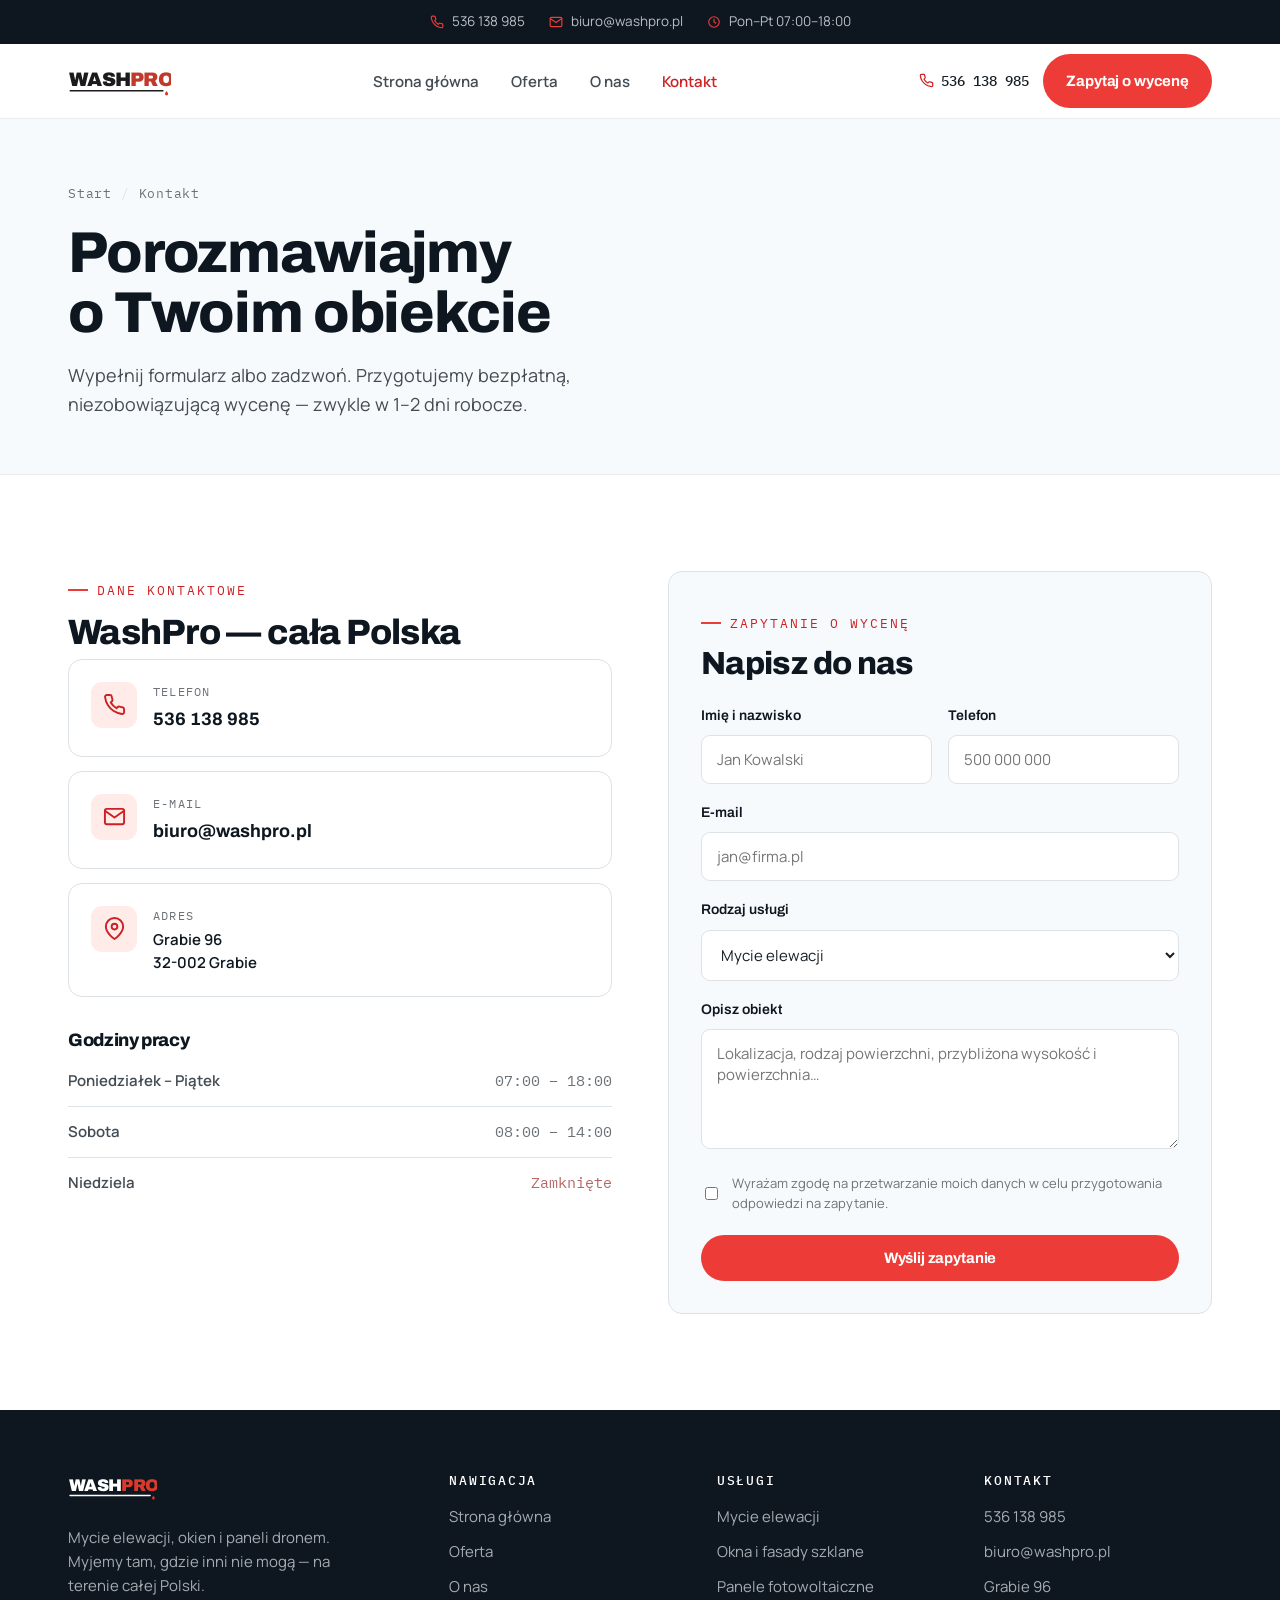
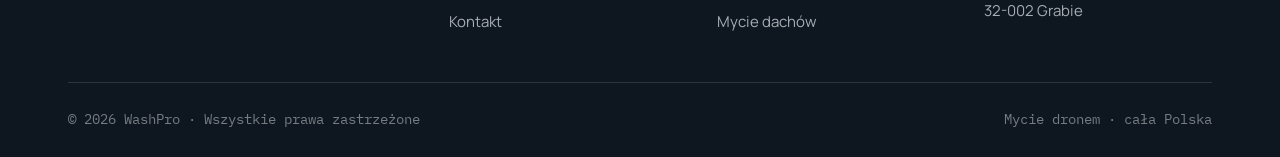
==== commit 7aa3bf2d: "Add files via upload" ====
--- a/strona drony/kontakt.html
+++ b/strona drony/kontakt.html
@@ -3,8 +3,8 @@
 <head>
 <meta charset="UTF-8">
 <meta name="viewport" content="width=device-width, initial-scale=1">
-<title>Kontakt — WashPro · Mycie dronem w Krakowie</title>
-<meta name="description" content="Skontaktuj się z WashPro — mycie elewacji, okien i paneli dronem w Krakowie. Bezpłatna wycena.">
+<title>Kontakt — WashPro · Mycie dronem w całej Polsce</title>
+<meta name="description" content="Skontaktuj się z WashPro — mycie elewacji, okien i paneli dronem na terenie całej Polski. Bezpłatna wycena.">
 <link rel="preconnect" href="https://fonts.googleapis.com">
 <link rel="preconnect" href="https://fonts.gstatic.com" crossorigin>
 <link href="https://fonts.googleapis.com/css2?family=Archivo:wght@500;600;700;800&family=Manrope:wght@400;500;600;700&family=IBM+Plex+Mono:wght@400;500&display=swap" rel="stylesheet">
@@ -65,7 +65,7 @@
       <!-- Lewa: dane -->
       <div>
         <p class="eyebrow">Dane kontaktowe</p>
-        <h2 style="font-size: clamp(1.7rem, 3vw, 2.2rem); margin-top: 14px;">WashPro Kraków</h2>
+        <h2 style="font-size: clamp(1.7rem, 3vw, 2.2rem); margin-top: 14px;">WashPro — cała Polska</h2>
         <div class="contact-cards">
           <a href="tel:+48536138985" class="contact-card">
             <span class="ico"><svg viewBox="0 0 24 24" fill="none" stroke="currentColor" stroke-width="2" stroke-linecap="round" stroke-linejoin="round"><path d="M22 16.92v3a2 2 0 0 1-2.18 2 19.79 19.79 0 0 1-8.63-3.07 19.5 19.5 0 0 1-6-6 19.79 19.79 0 0 1-3.07-8.67A2 2 0 0 1 4.11 2h3a2 2 0 0 1 2 1.72c.13.96.36 1.9.7 2.81a2 2 0 0 1-.45 2.11L8.09 9.91a16 16 0 0 0 6 6l1.27-1.27a2 2 0 0 1 2.11-.45c.91.34 1.85.57 2.81.7A2 2 0 0 1 22 16.92Z"/></svg></span>
@@ -142,7 +142,7 @@
     <div class="footer-grid">
       <div>
         <span class="brand" aria-label="WashPro"><svg class="brand-logo" xmlns="http://www.w3.org/2000/svg" viewBox="0 0 432 126" role="img" aria-label="WashPro"><text x="4" y="84" font-family="Archivo, system-ui, sans-serif" font-weight="900" font-size="82" letter-spacing="-3"><tspan fill="#ffffff">WASH</tspan><tspan fill="#DB3A2A">PRO</tspan></text><path d="M10 104 H398" stroke="#ffffff" stroke-width="7" stroke-linecap="round"></path><path d="M414 105c4.4 5.8 6.7 9.2 6.7 12a6.7 6.7 0 0 1-13.4 0C407.3 114.2 409.6 110.8 414 105Z" fill="#DB3A2A"></path></svg></span>
-        <p class="footer-about">Mycie elewacji, okien i paneli dronem. Myjemy tam, gdzie inni nie mogą — w Krakowie i całej Małopolsce.</p>
+        <p class="footer-about">Mycie elewacji, okien i paneli dronem. Myjemy tam, gdzie inni nie mogą — na terenie całej Polski.</p>
       </div>
       <div class="footer-col">
         <h4>Nawigacja</h4>
@@ -173,7 +173,7 @@
     </div>
     <div class="footer-bottom">
       <span class="mono">© 2026 WashPro · Wszystkie prawa zastrzeżone</span>
-      <span class="mono">Mycie dronem · Kraków</span>
+      <span class="mono">Mycie dronem · cała Polska</span>
     </div>
   </div>
 </footer>
